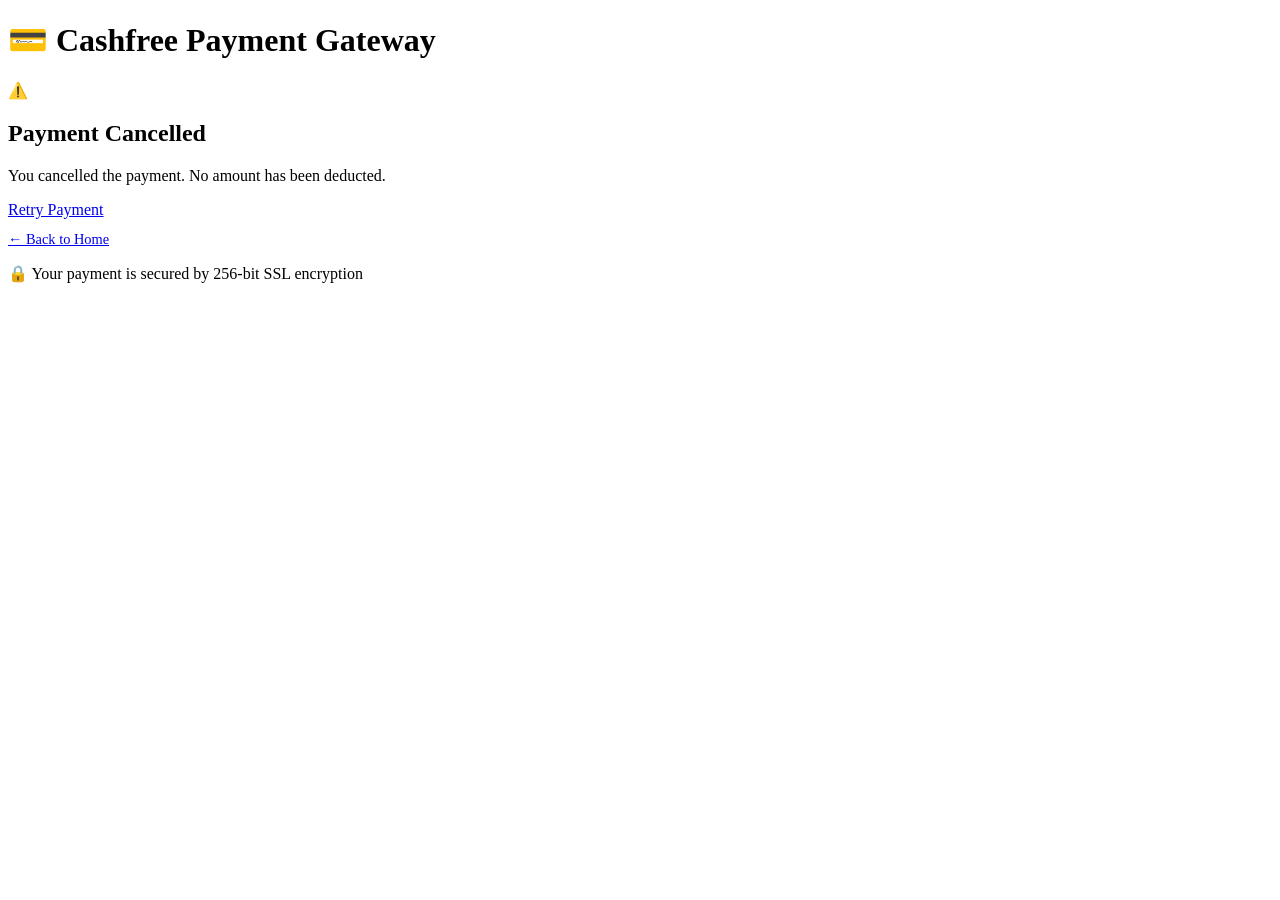
==== public/cancel.html @ 1bc65321 "Add missing payment status pages: failure.html and cancel.html Co-authored-by: bhumialokeshh96-code " ====
<!DOCTYPE html>
<html lang="en">
<head>
  <meta charset="UTF-8" />
  <meta name="viewport" content="width=device-width, initial-scale=1.0" />
  <title>Payment Cancelled</title>
  <link rel="stylesheet" href="/css/styles.css" />
</head>
<body>
  <div class="container">
    <header class="page-header">
      <h1>💳 Cashfree Payment Gateway</h1>
    </header>

    <main>
      <section class="card text-center" id="cancelSection">
        <div class="success-icon">⚠️</div>
        <h2>Payment Cancelled</h2>
        <p class="subtitle">You cancelled the payment. No amount has been deducted.</p>
        <a href="/" class="btn btn-primary mt-2">Retry Payment</a>
        <br />
        <a href="/" class="mt-2" style="display:inline-block;margin-top:0.75rem;font-size:0.9rem;">
          ← Back to Home
        </a>
      </section>
    </main>

    <footer class="page-footer">
      <p>🔒 Your payment is secured by 256-bit SSL encryption</p>
    </footer>
  </div>
</body>
</html>
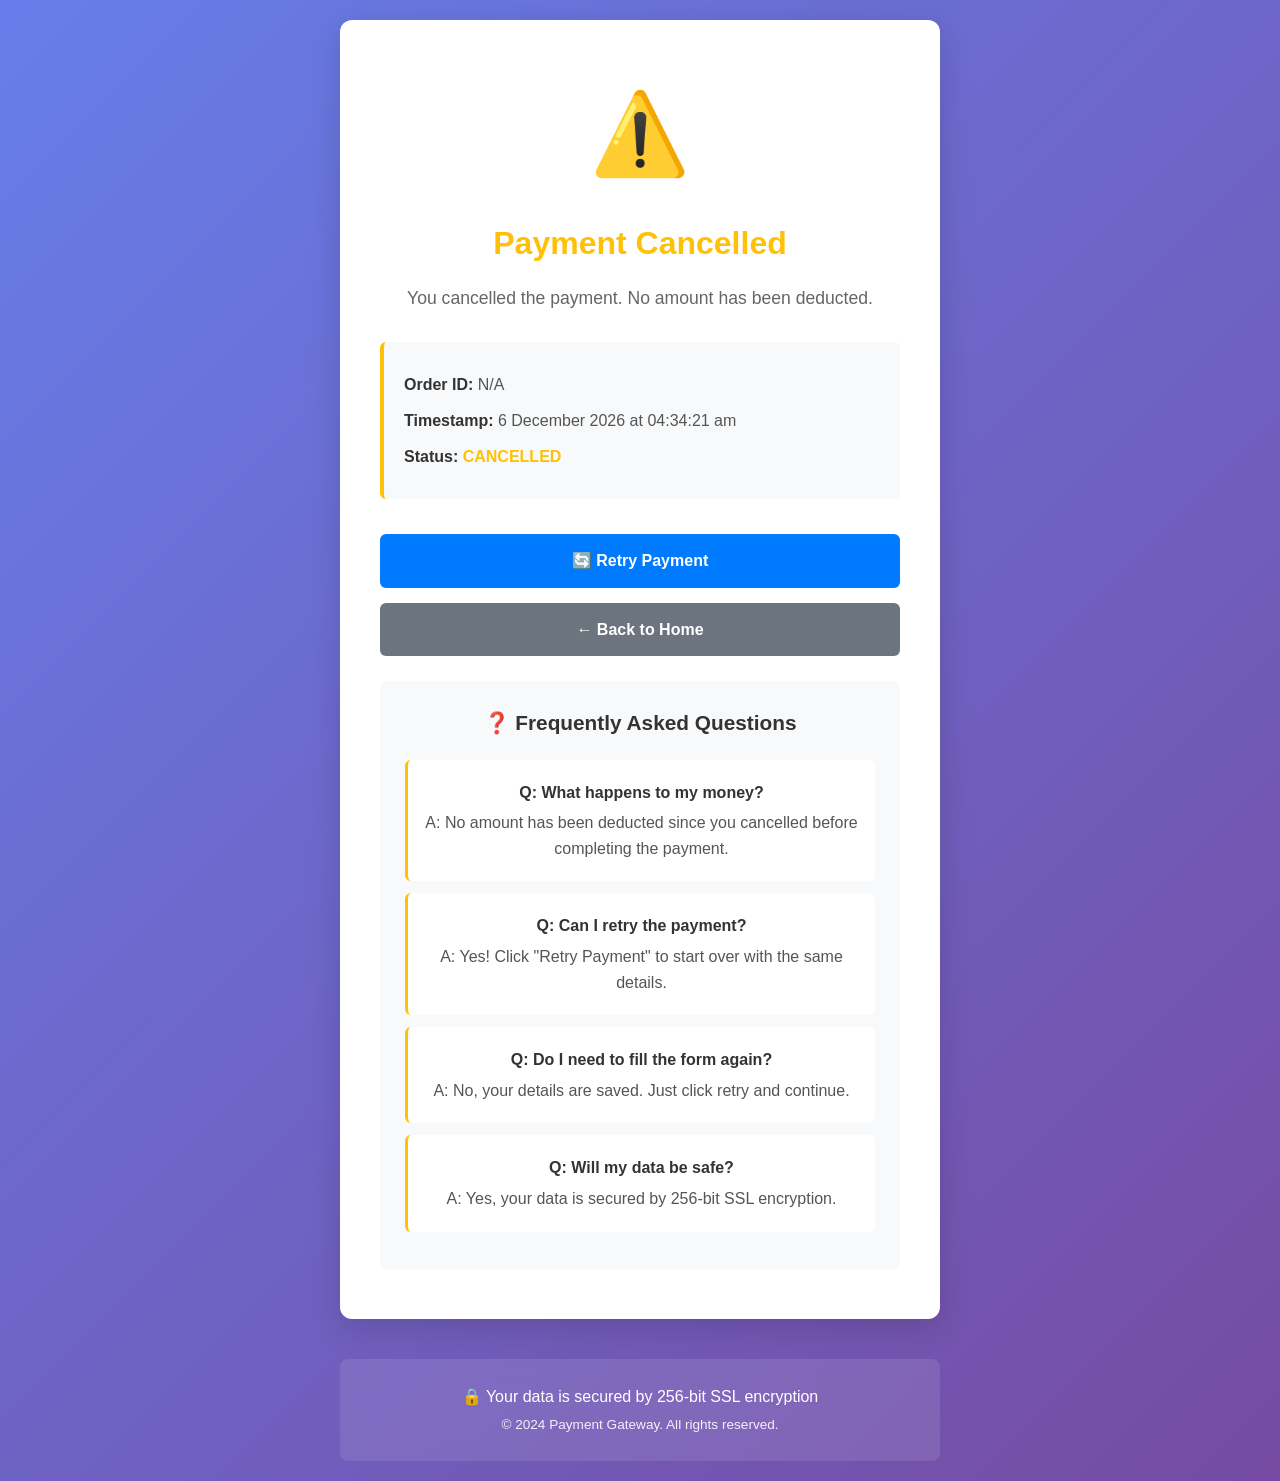
==== commit 31dc8cb9: "Replace stylesheet with inline styles for cancel page" ====
--- a/public/cancel.html
+++ b/public/cancel.html
@@ -4,30 +4,276 @@
   <meta charset="UTF-8" />
   <meta name="viewport" content="width=device-width, initial-scale=1.0" />
   <title>Payment Cancelled</title>
-  <link rel="stylesheet" href="/css/styles.css" />
+  <style>
+    * {
+      margin: 0;
+      padding: 0;
+      box-sizing: border-box;
+    }
+
+    body {
+      font-family: 'Segoe UI', Tahoma, Geneva, Verdana, sans-serif;
+      background: linear-gradient(135deg, #667eea 0%, #764ba2 100%);
+      color: #333;
+      line-height: 1.6;
+      min-height: 100vh;
+      display: flex;
+      align-items: center;
+      justify-content: center;
+      padding: 20px;
+    }
+
+    .container {
+      max-width: 600px;
+      width: 100%;
+    }
+
+    .card {
+      background: white;
+      border-radius: 12px;
+      padding: 50px 40px;
+      box-shadow: 0 8px 32px rgba(0, 0, 0, 0.15);
+      text-align: center;
+      animation: slideUp 0.5s ease-out;
+    }
+
+    @keyframes slideUp {
+      from {
+        opacity: 0;
+        transform: translateY(30px);
+      }
+      to {
+        opacity: 1;
+        transform: translateY(0);
+      }
+    }
+
+    .status-icon {
+      font-size: 80px;
+      margin-bottom: 20px;
+      display: inline-block;
+      animation: bounce 0.6s ease;
+    }
+
+    @keyframes bounce {
+      0% {
+        transform: scale(0.3) rotateY(180deg);
+      }
+      100% {
+        transform: scale(1) rotateY(0deg);
+      }
+    }
+
+    h2 {
+      color: #ffc107;
+      font-size: 2rem;
+      margin-bottom: 15px;
+    }
+
+    .subtitle {
+      color: #666;
+      font-size: 1.1rem;
+      margin-bottom: 30px;
+    }
+
+    .info-box {
+      background: #f8f9fa;
+      border-left: 4px solid #ffc107;
+      padding: 20px;
+      margin: 25px 0;
+      border-radius: 6px;
+      text-align: left;
+    }
+
+    .info-box p {
+      margin: 10px 0;
+      color: #555;
+    }
+
+    .info-box strong {
+      color: #333;
+    }
+
+    .button-group {
+      margin-top: 35px;
+      display: flex;
+      gap: 15px;
+      flex-direction: column;
+    }
+
+    .btn {
+      display: inline-block;
+      padding: 14px 30px;
+      border: none;
+      border-radius: 6px;
+      font-size: 1rem;
+      font-weight: 600;
+      cursor: pointer;
+      transition: all 0.3s ease;
+      text-decoration: none;
+      text-align: center;
+    }
+
+    .btn-primary {
+      background: #007bff;
+      color: white;
+    }
+
+    .btn-primary:hover {
+      background: #0056b3;
+      transform: translateY(-2px);
+      box-shadow: 0 4px 12px rgba(0, 123, 255, 0.3);
+    }
+
+    .btn-secondary {
+      background: #6c757d;
+      color: white;
+    }
+
+    .btn-secondary:hover {
+      background: #545b62;
+      transform: translateY(-2px);
+    }
+
+    .faq-section {
+      background: #f8f9fa;
+      border-radius: 8px;
+      padding: 25px;
+      margin-top: 25px;
+    }
+
+    .faq-section h3 {
+      color: #333;
+      margin-bottom: 20px;
+      font-size: 1.3rem;
+    }
+
+    .faq-item {
+      background: white;
+      padding: 15px;
+      margin-bottom: 12px;
+      border-radius: 6px;
+      border-left: 3px solid #ffc107;
+    }
+
+    .faq-item p {
+      margin: 5px 0;
+      color: #555;
+    }
+
+    .faq-item strong {
+      color: #333;
+    }
+
+    .footer {
+      background: rgba(255, 255, 255, 0.1);
+      color: white;
+      text-align: center;
+      padding: 20px;
+      border-radius: 8px;
+      margin-top: 40px;
+      backdrop-filter: blur(10px);
+    }
+
+    .footer p {
+      margin: 5px 0;
+    }
+
+    .footer-small {
+      font-size: 0.85rem;
+      margin-top: 10px;
+      opacity: 0.9;
+    }
+
+    @media (max-width: 600px) {
+      .card {
+        padding: 30px 20px;
+      }
+
+      h2 {
+        font-size: 1.5rem;
+      }
+
+      .status-icon {
+        font-size: 60px;
+      }
+
+      .button-group {
+        flex-direction: column;
+      }
+
+      .btn {
+        padding: 12px 20px;
+        font-size: 0.95rem;
+      }
+    }
+  </style>
 </head>
 <body>
   <div class="container">
-    <header class="page-header">
-      <h1>💳 Cashfree Payment Gateway</h1>
-    </header>
-
-    <main>
-      <section class="card text-center" id="cancelSection">
-        <div class="success-icon">⚠️</div>
-        <h2>Payment Cancelled</h2>
-        <p class="subtitle">You cancelled the payment. No amount has been deducted.</p>
-        <a href="/" class="btn btn-primary mt-2">Retry Payment</a>
-        <br />
-        <a href="/" class="mt-2" style="display:inline-block;margin-top:0.75rem;font-size:0.9rem;">
-          ← Back to Home
-        </a>
-      </section>
-    </main>
-
-    <footer class="page-footer">
-      <p>🔒 Your payment is secured by 256-bit SSL encryption</p>
-    </footer>
+    <div class="card">
+      <div class="status-icon">⚠️</div>
+      <h2>Payment Cancelled</h2>
+      <p class="subtitle">You cancelled the payment. No amount has been deducted.</p>
+
+      <div class="info-box">
+        <p><strong>Order ID:</strong> <span id="orderId">-</span></p>
+        <p><strong>Timestamp:</strong> <span id="timestamp">-</span></p>
+        <p><strong>Status:</strong> <span style="color: #ffc107; font-weight: bold;">CANCELLED</span></p>
+      </div>
+
+      <div class="button-group">
+        <a href="/" class="btn btn-primary">🔄 Retry Payment</a>
+        <a href="/" class="btn btn-secondary">← Back to Home</a>
+      </div>
+
+      <div class="faq-section">
+        <h3>❓ Frequently Asked Questions</h3>
+        
+        <div class="faq-item">
+          <p><strong>Q: What happens to my money?</strong></p>
+          <p>A: No amount has been deducted since you cancelled before completing the payment.</p>
+        </div>
+
+        <div class="faq-item">
+          <p><strong>Q: Can I retry the payment?</strong></p>
+          <p>A: Yes! Click "Retry Payment" to start over with the same details.</p>
+        </div>
+
+        <div class="faq-item">
+          <p><strong>Q: Do I need to fill the form again?</strong></p>
+          <p>A: No, your details are saved. Just click retry and continue.</p>
+        </div>
+
+        <div class="faq-item">
+          <p><strong>Q: Will my data be safe?</strong></p>
+          <p>A: Yes, your data is secured by 256-bit SSL encryption.</p>
+        </div>
+      </div>
+    </div>
+
+    <div class="footer">
+      <p>🔒 Your data is secured by 256-bit SSL encryption</p>
+      <p class="footer-small">© 2024 Payment Gateway. All rights reserved.</p>
+    </div>
   </div>
+
+  <script>
+    // Get order ID from URL parameters
+    const urlParams = new URLSearchParams(window.location.search);
+    const orderId = urlParams.get('order_id') || 'N/A';
+    
+    document.getElementById('orderId').textContent = orderId;
+    document.getElementById('timestamp').textContent = new Date().toLocaleString('en-IN', {
+      year: 'numeric',
+      month: 'long',
+      day: 'numeric',
+      hour: '2-digit',
+      minute: '2-digit',
+      second: '2-digit'
+    });
+
+    console.log('Payment cancelled for Order ID:', orderId);
+  </script>
 </body>
 </html>
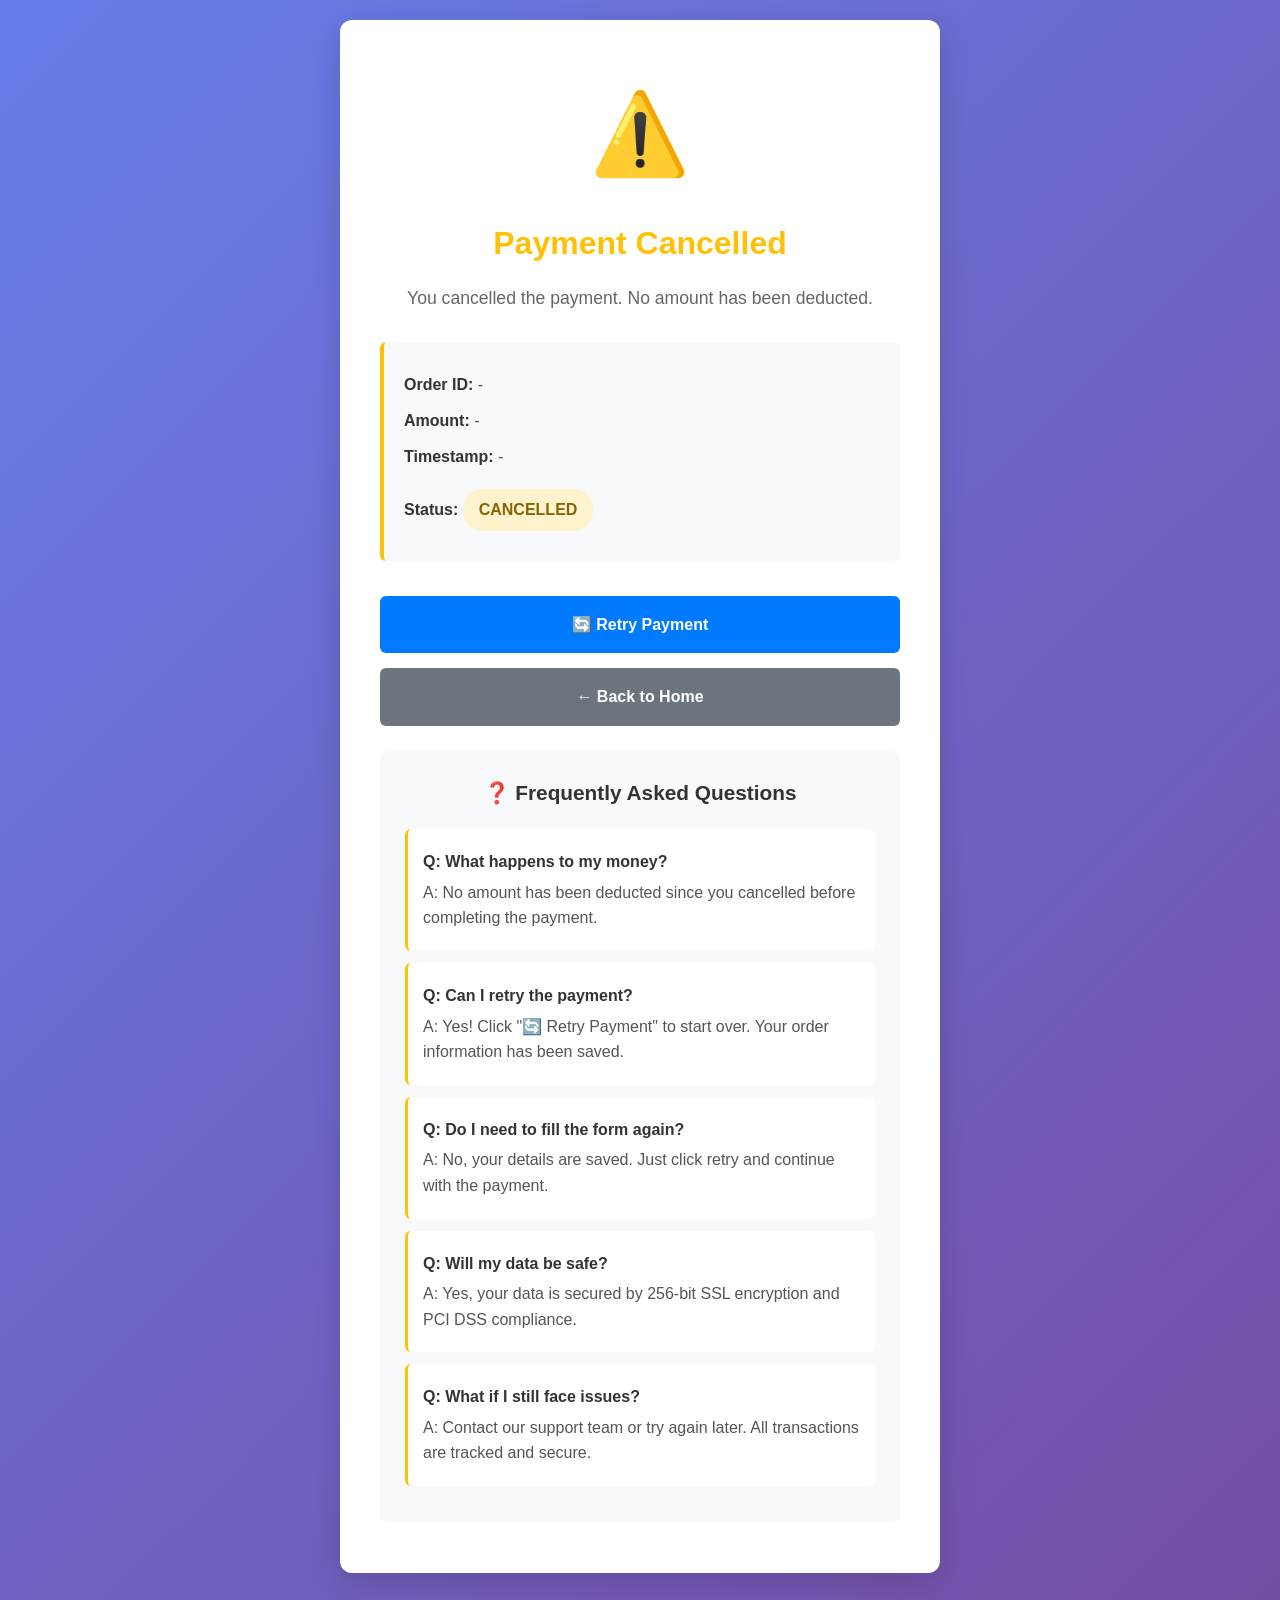
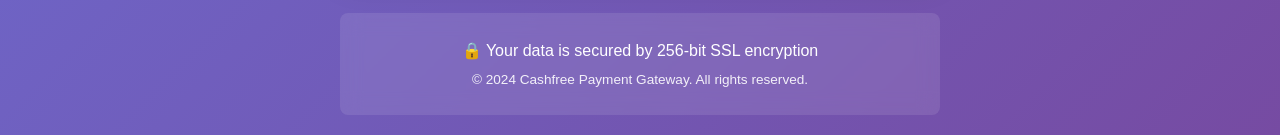
==== commit 53fcf19a: "Enhance cancel.html with new styles and content Added new styles for status badge and buttons, updat" ====
--- a/public/cancel.html
+++ b/public/cancel.html
@@ -94,6 +94,16 @@
       color: #333;
     }
 
+    .status-badge {
+      display: inline-block;
+      background: #fff3cd;
+      color: #856404;
+      padding: 8px 16px;
+      border-radius: 20px;
+      font-weight: 600;
+      margin-top: 10px;
+    }
+
     .button-group {
       margin-top: 35px;
       display: flex;
@@ -112,6 +122,7 @@
       transition: all 0.3s ease;
       text-decoration: none;
       text-align: center;
+      border: 2px solid transparent;
     }
 
     .btn-primary {
@@ -132,6 +143,18 @@
 
     .btn-secondary:hover {
       background: #545b62;
+      transform: translateY(-2px);
+    }
+
+    .btn-tertiary {
+      background: transparent;
+      color: #007bff;
+      border: 2px solid #007bff;
+    }
+
+    .btn-tertiary:hover {
+      background: #007bff;
+      color: white;
       transform: translateY(-2px);
     }
 
@@ -154,6 +177,7 @@
       margin-bottom: 12px;
       border-radius: 6px;
       border-left: 3px solid #ffc107;
+      text-align: left;
     }
 
     .faq-item p {
@@ -185,6 +209,44 @@
       opacity: 0.9;
     }
 
+    /* ✅ Loading state */
+    .loading-spinner {
+      display: inline-block;
+      width: 20px;
+      height: 20px;
+      border: 3px solid rgba(0, 123, 255, 0.3);
+      border-radius: 50%;
+      border-top-color: #007bff;
+      animation: spin 1s linear infinite;
+    }
+
+    @keyframes spin {
+      to {
+        transform: rotate(360deg);
+      }
+    }
+
+    .alert {
+      padding: 12px 16px;
+      border-radius: 6px;
+      margin-bottom: 20px;
+      display: none;
+    }
+
+    .alert.error {
+      background: #f8d7da;
+      color: #721c24;
+      border: 1px solid #f5c6cb;
+      display: block;
+    }
+
+    .alert.info {
+      background: #d1ecf1;
+      color: #0c5460;
+      border: 1px solid #bee5eb;
+      display: block;
+    }
+
     @media (max-width: 600px) {
       .card {
         padding: 30px 20px;
@@ -205,12 +267,19 @@
       .btn {
         padding: 12px 20px;
         font-size: 0.95rem;
+      }
+
+      .faq-section {
+        padding: 15px;
       }
     }
   </style>
 </head>
 <body>
   <div class="container">
+    <!-- ✅ Alert messages -->
+    <div id="alertBox" class="alert"></div>
+
     <div class="card">
       <div class="status-icon">⚠️</div>
       <h2>Payment Cancelled</h2>
@@ -218,18 +287,23 @@
 
       <div class="info-box">
         <p><strong>Order ID:</strong> <span id="orderId">-</span></p>
+        <p><strong>Amount:</strong> <span id="amount">-</span></p>
         <p><strong>Timestamp:</strong> <span id="timestamp">-</span></p>
-        <p><strong>Status:</strong> <span style="color: #ffc107; font-weight: bold;">CANCELLED</span></p>
+        <p>
+          <strong>Status:</strong>
+          <span class="status-badge" id="statusBadge">CANCELLED</span>
+        </p>
       </div>
 
       <div class="button-group">
         <a href="/" class="btn btn-primary">🔄 Retry Payment</a>
         <a href="/" class="btn btn-secondary">← Back to Home</a>
+        <a href="#" id="viewDetailsBtn" class="btn btn-tertiary" style="display: none;">📋 View Order Details</a>
       </div>
 
       <div class="faq-section">
         <h3>❓ Frequently Asked Questions</h3>
-        
+
         <div class="faq-item">
           <p><strong>Q: What happens to my money?</strong></p>
           <p>A: No amount has been deducted since you cancelled before completing the payment.</p>
@@ -237,43 +311,35 @@
 
         <div class="faq-item">
           <p><strong>Q: Can I retry the payment?</strong></p>
-          <p>A: Yes! Click "Retry Payment" to start over with the same details.</p>
+          <p>
+            A: Yes! Click "🔄 Retry Payment" to start over. Your order information has been saved.
+          </p>
         </div>
 
         <div class="faq-item">
           <p><strong>Q: Do I need to fill the form again?</strong></p>
-          <p>A: No, your details are saved. Just click retry and continue.</p>
+          <p>A: No, your details are saved. Just click retry and continue with the payment.</p>
         </div>
 
         <div class="faq-item">
           <p><strong>Q: Will my data be safe?</strong></p>
-          <p>A: Yes, your data is secured by 256-bit SSL encryption.</p>
+          <p>A: Yes, your data is secured by 256-bit SSL encryption and PCI DSS compliance.</p>
+        </div>
+
+        <div class="faq-item">
+          <p><strong>Q: What if I still face issues?</strong></p>
+          <p>A: Contact our support team or try again later. All transactions are tracked and secure.</p>
         </div>
       </div>
     </div>
 
     <div class="footer">
       <p>🔒 Your data is secured by 256-bit SSL encryption</p>
-      <p class="footer-small">© 2024 Payment Gateway. All rights reserved.</p>
+      <p class="footer-small">© 2024 Cashfree Payment Gateway. All rights reserved.</p>
     </div>
   </div>
 
-  <script>
-    // Get order ID from URL parameters
-    const urlParams = new URLSearchParams(window.location.search);
-    const orderId = urlParams.get('order_id') || 'N/A';
-    
-    document.getElementById('orderId').textContent = orderId;
-    document.getElementById('timestamp').textContent = new Date().toLocaleString('en-IN', {
-      year: 'numeric',
-      month: 'long',
-      day: 'numeric',
-      hour: '2-digit',
-      minute: '2-digit',
-      second: '2-digit'
-    });
-
-    console.log('Payment cancelled for Order ID:', orderId);
-  </script>
+  <!-- ✅ Updated Script -->
+  <script src="/js/cancel.js"></script>
 </body>
 </html>
